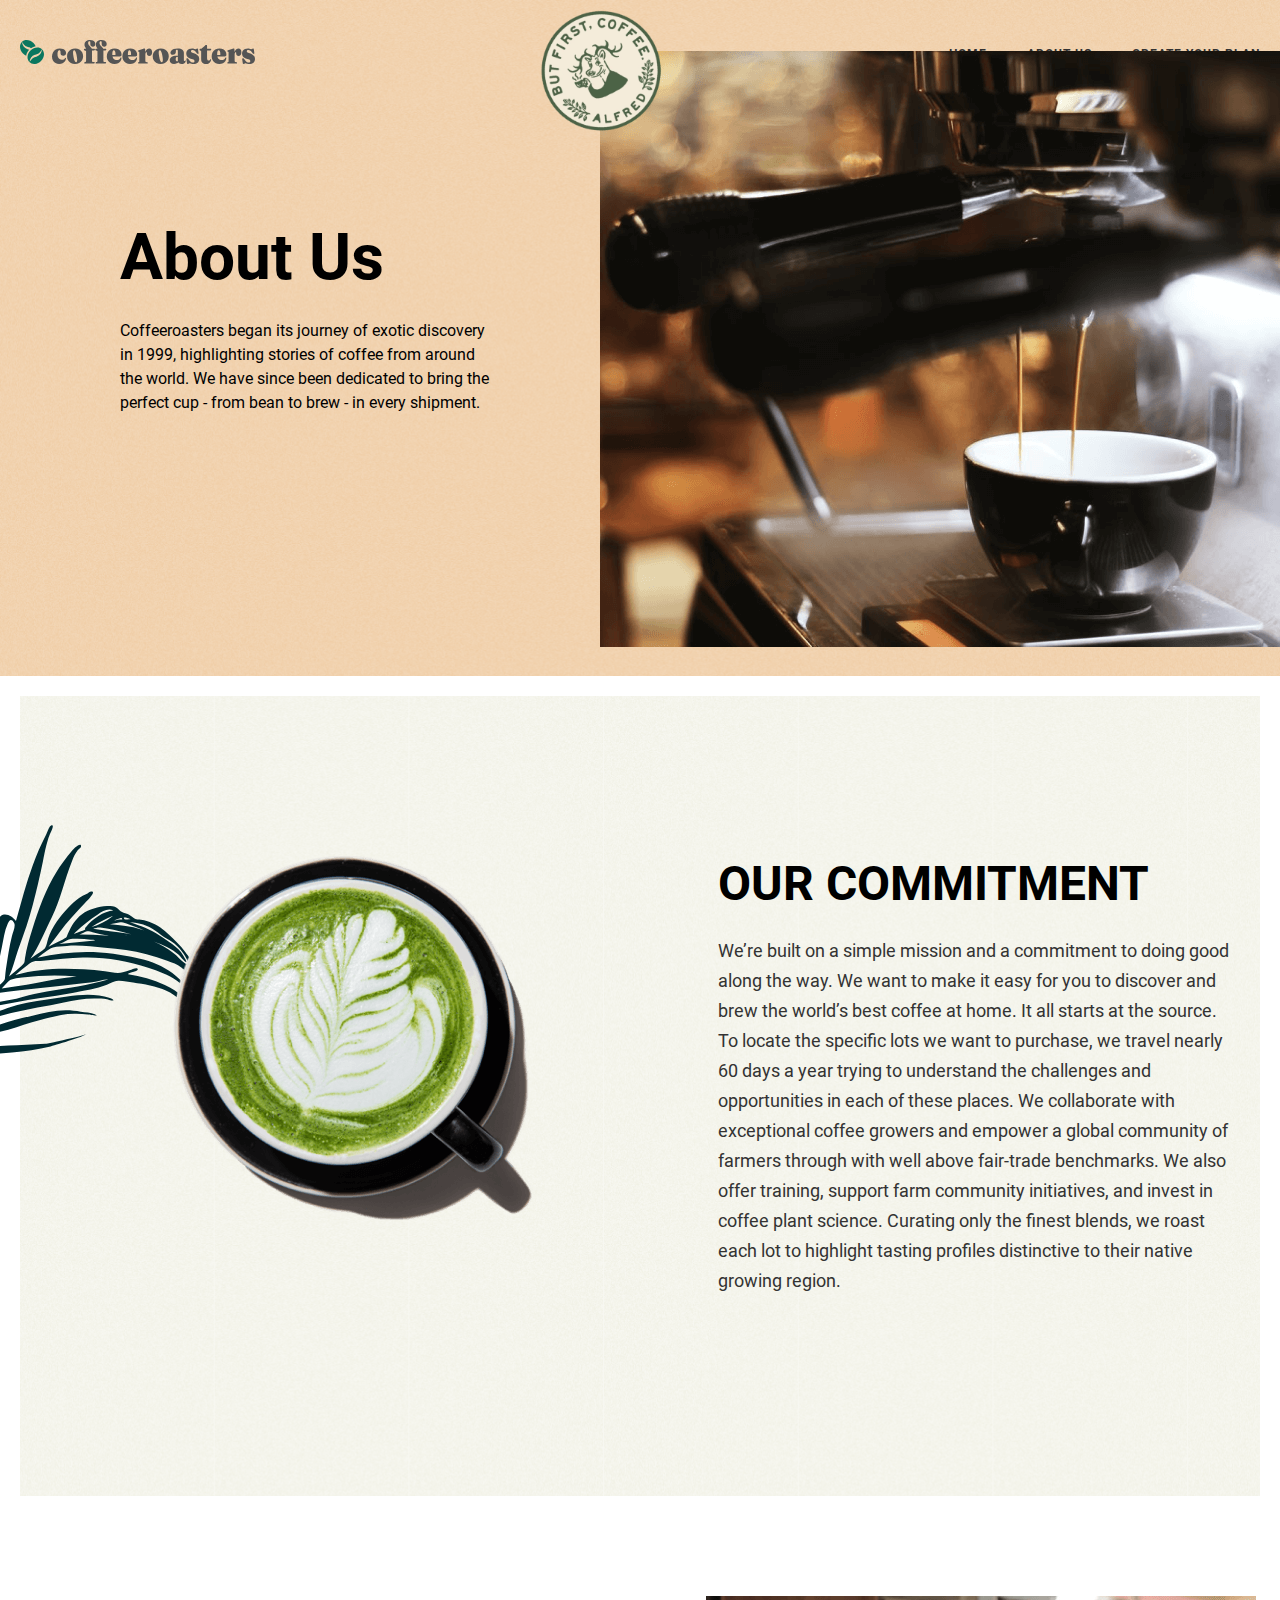
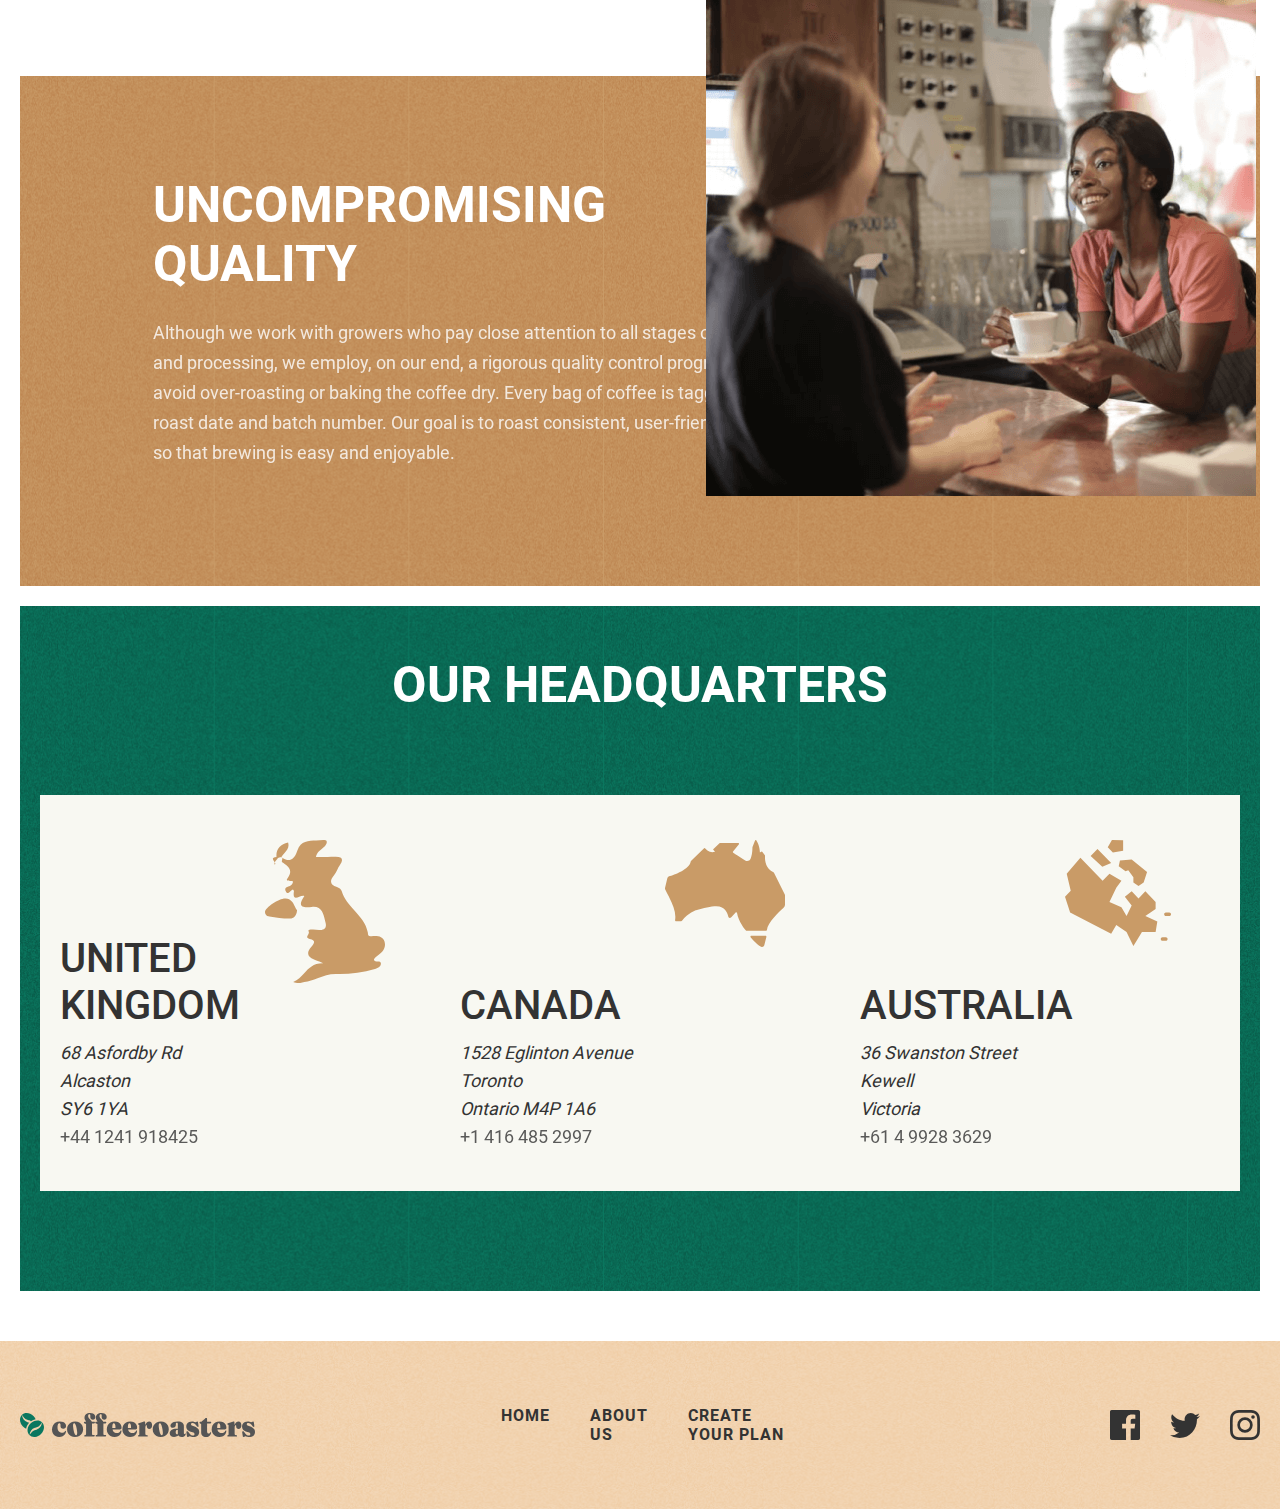
==== about.html @ 8b7c0e4c "Add About Us page and give tyle its" ====
<!DOCTYPE html>
<html lang="en">

<head>
    <meta charset="UTF-8">
    <meta http-equiv="X-UA-Compatible" content="IE=edge">
    <meta name="viewport" content="width=device-width, initial-scale=1.0">
    <title>About Us</title>

    <link rel="stylesheet" href="css/main.css">
</head>

<body>
    <header class="site-header">
        <div class="container">
            <div class="header-box">
                <a href="./index.html">
                    <img class="site-logo" src="images/site-ogo.svg" width="235" height="24"
                        alt="coffeeroasters site's logo">
                </a>

                <nav class="site-nav">
                    <ul class="nav-list">
                        <li class="nav-item">
                            <a class="nav-link" href="./index.html">
                                HOME
                            </a>
                        </li>

                        <li class="nav-item">
                            <a class="nav-link" href="./about.html">
                                ABOUT US
                            </a>
                        </li>

                        <li class="nav-item">
                            <a class="nav-link" href="#">
                                Create your plan
                            </a>
                        </li>
                    </ul>
                </nav>
            </div>
        </div>
    </header>

    <main>
        <section class="hero about-hero">
            <div class="container">
                <div class="hero-box">
                    <div class="hero-info about-hero-info">
                        <h1 class="hero-title">
                            About Us
                        </h1>

                        <p class="hero-text about-hero-text">
                            Coffeeroasters began its journey of exotic discovery in 1999, highlighting stories of coffee
                            from around the world. We have since been dedicated to bring the perfect cup - from bean to
                            brew - in every shipment.
                        </p>
                    </div>

                    <div class="hero-img-box about-hero-img-box"></div>
                </div>
            </div>
        </section>

        <section class="commitment">
            <div class="collection-box commitment-box">
                <div class="container">
                    <div class="commitment-info-box">
                        <img class="commitment-img" src="images/commitet.png" width="360" height="364"
                            srcset="./images/commitet.png 1x, ./images/commitet@2x.png 2x"
                            alt="green coffee made in the shape of a leaf">
                        <div class="commitment-info">
                            <h2 class="commitment-title">
                                Our commitment
                            </h2>

                            <p class="commitment-text">
                                We’re built on a simple mission and a commitment to doing good along the way. We want to
                                make it easy for you to discover and brew the world’s best coffee at home. It all starts
                                at the source. To locate the specific lots we want to purchase, we travel nearly 60 days
                                a year trying to understand the challenges and opportunities in each of these places. We
                                collaborate with exceptional coffee growers and empower a global community of farmers
                                through with well above fair-trade benchmarks. We also offer training, support farm
                                community initiatives, and invest in coffee plant science. Curating only the finest
                                blends, we roast each lot to highlight tasting profiles distinctive to their native
                                growing region.
                            </p>
                        </div>
                    </div>
                </div>
            </div>

        </section>

        <section class="quality">
            <div class="choose-box quality-box">
                <div class="container">
                    <div class="quality-info-box">
                        <div class="quality-info">
                            <h2 class="choose-title quality-title">
                                Uncompromising quality
                            </h2>

                            <p class="quality-text">
                                Although we work with growers who pay close attention to all stages of harvest and
                                processing, we employ, on our end, a rigorous quality control program to avoid
                                over-roasting or baking the coffee dry. Every bag of coffee is tagged with a roast date
                                and batch number. Our goal is to roast consistent, user-friendly coffee, so that brewing
                                is easy and enjoyable.
                            </p>
                        </div>

                        <img class="quality-img" src="images/quality.png" width="550" height="500"
                            srcset="./images/quality.png 1x, ./images/quality@2x.png 2x"
                            alt="two women having an interesting conversation over coffee">
                    </div>
                </div>
            </div>
        </section>

        <section class="quarters">
            <div class="quarters-box">
                <div class="container">
                    <div class="quaters-info-box">
                        <h2 class="quarters-title">
                            Our headquarters
                        </h2>

                        <ul class="quarters-list">
                            <li class="quarters-item">
                                <h3 class="quarters-heading">
                                    United <br> Kingdom
                                </h3>

                                <div class="quarters-item-box">
                                    <address>
                                        <a class="address-link"
                                            href="https://www.google.com/maps/search/68++Asfordby+Rd+++++++++++++++++++++++++++++++++++++Alcaston+++++++++++++++++++++++++++++++++++++SY6+1YA/@52.4806912,-2.7960304,20.42z"
                                            target="blank">
                                            68 Asfordby Rd
                                            Alcaston <br>
                                            SY6 1YA
                                        </a>
                                    </address>

                                    <a class="number" href="tel:+441241918425">+44 1241 918425</a>
                                </div>

                            </li>

                            <li class="quarters-item">
                                <h3 class="quarters-heading">
                                    Canada
                                </h3>

                                <div class="quarters-item-box">
                                    <address>
                                        <a class="address-link"
                                            href="https://www.google.com/maps/search/1528+Eglinton+Avenue+++++++++++++++++++++++++++++++++++++++++++++Toronto+%3Cbr%3E+++++++++++++++++++++++++++++++++++++++++++++Ontario+M4P+1A6++++++++++++++++++++++++++++++Alcaston+++++++++++++++++++++++++++++++++++++SY6+1YA/@43.3089081,-81.2869653,7.33z"
                                            target="blank">
                                            1528 Eglinton Avenue
                                            Toronto <br>
                                            Ontario M4P 1A6
                                        </a>
                                    </address>

                                    <a class="number" href="tel:+14164852997">+1 416 485 2997</a>
                                </div>

                            </li>

                            <li class="quarters-item">
                                <h3 class="quarters-heading">
                                    Australia
                                </h3>

                                <div class="quarters-item-box">
                                    <address>
                                        <a class="address-link"
                                            href="https://www.google.com/maps/search/36+Swanston+Street+++++++++++++++++++++++++++++++++++++++++++++Kewell+%3Cbr%3E+++++++++++++++++++++++++++++++++++++++++++++Victoria/@-37.7380132,145.0505727,17z/data=!3m1!4b1"
                                            target="blank">
                                            36 Swanston Street
                                            Kewell <br>
                                            Victoria
                                        </a>
                                    </address>

                                    <a class="number" href="tel:+61499283629">+61 4 9928 3629</a>
                                </div>

                            </li>
                        </ul>
                    </div>
                </div>
            </div>
        </section>
    </main>

    <footer class="site-footer">
        <div class="container">
            <div class="footer-box">
                <a href="./index.html">
                    <img class="site-logo foote-logo" 
                        src="images/site-ogo.svg" 
                        width="235" height="24"
                        alt="coffeeroasters site's logo">
                </a>
                

                <ul class="nav-list footer-list">
                    <li class="nav-item">
                        <a class="nav-link foote-link" href="./index.html">
                            HOME
                        </a>
                    </li>

                    <li class="nav-item">
                        <a class="nav-link foote-link" href="./about.html">
                            ABOUT US
                        </a>
                    </li>

                    <li class="nav-item">
                        <a class="nav-link foote-link" href="#">
                            Create your plan
                        </a>
                    </li>
                </ul>

                <span class="social-box">
                    <a class="facebook-link" href="https://www.facebook.com/threesistersroasters" target="blank">
                        <img class="social-icons" src="images/facebook.svg" 
                        width="30" height="30"
                        alt="facebook icon">
                    </a>

                    <a class="twitter-link" href="https://twitter.com/threesistersrl" target="blank">
                        <img class="social-icons" src="images/twitter.svg" 
                        width="30" height="25"
                        alt="twitter icon">
                    </a>

                    <a class="instagram-link" href="https://www.instagram.com/accounts/login/?next=/threesistersroasters/" target="blank">
                        <img class="social-icons" src="images/instagram.svg" 
                        width="30" height="30"
                        alt="instagram icon">
                    </a>
                </span>
            </div>
        </div>
    </footer>
</body>

</html>
---- css/main.css ----
:root{
    --main-text-color: #000;
    --main-font-weight-middle: 500;
    --font-weight: 700;
    --white-color: #fff;
}

@font-face {
    font-family: "Roboto";
    font-style: normal;
    font-weight: 400;
    src: url("../fonts/roboto-v30-latin-regular.woff2") format("woff2"), 
         url("../fonts/roboto-v30-latin-regular.woff") format("woff"); 
}
@font-face {
    font-family: "Roboto";
    font-style: normal;
    font-weight: 500;
    src: url("../fonts/roboto-v30-latin-500.woff2") format("woff2"),
         url("../fonts/roboto-v30-latin-500.woff") format("woff");
}
@font-face {
    font-family: "Roboto";
    font-style: normal;
    font-weight: 700;
    src: url("../fonts/roboto-v30-latin-700.woff2") format("woff2"),
         url("../fonts/roboto-v30-latin-700.woff") format("woff");
}

* {
    box-sizing: border-box;
}

body{
    margin: 0;
    font-family: "Roboto", "Arial", sans-serif;
    font-weight: 400;
    overflow-x: hidden;
}

ul {
    margin: 0;
    padding-left: 0;
    list-style: none;
}

a {
    display: inline-block;
    text-decoration: none;
}

p{
    margin: 0;
}

.container{
    max-width: 1380px;
    margin: 0 auto;
    padding: 0 20px;
}

.site-header{
    width: 100%;
    padding-top: 40px;
    padding-bottom: 40px;
    background-image: url("../images/footer-bg.svg");
    background-size: cover;
    background-repeat: no-repeat;
}

.header-box{
    display: flex;
    align-items: center;
    justify-content: space-between;
}

.site-logo{
    display: block;
}

.nav-list{
    display: flex;
}

.nav-item:not(:last-child){
    margin-right: 40px;
}

.nav-link{
    font-weight: var(--font-weight);
    font-size: 12px;
    line-height: 14px;
    letter-spacing: 1px;
    text-transform: uppercase;
    color: #333333;
}

/* hero section begin */

.hero{
    width: 100%;
    padding-top: 116px;
    padding-bottom: 249px;
    background-image: url("../images/hero-bg.svg");
    background-size: cover;
}

.hero-box{
    position: relative;
    display: flex;
}

.hero-info{
    width: 464px;
    margin-left: 100px;
}

.hero-title{
    margin-top: 0;
    margin-bottom: 24px;
    font-weight: var(--font-weight);
    font-size: 64px;
    line-height: 75px;
    color: var(--main-text-color);
}

.hero-text{
    margin-bottom: 34px;
    font-size: 16px;
    line-height: 24px;
    color: var(--main-text-color);
}

.hero-link{
    padding: 16px 24px;
    font-weight: var(--main-font-weight-middle);
    font-size: 16px;
    line-height: 19px;
    text-align: center;
    letter-spacing: 1px;
    color: var(--white-color);
    background-color: #fff;
    background-color: #0A775F;
    border-radius: 100px; 
    text-transform: uppercase;      
}

.hero-img-box{
    position: absolute;
    right: -4%;
    bottom: -75%;
    width: 710px;
    height: 696px;
    background-image: url("../images/hero-box-bg.png");
    background-size: contain;
    background-repeat: no-repeat;
}

.hero-img-box::before{
    position: relative;
    top: -10%;
    left: -11%;
    display: block;
    width: 160px;
    height: 160px;
    content: "";
    background-image: url("../images/hero-box-before.png");
    background-size: contain;
    background-repeat: no-repeat;
}

.collection-box{
    margin: 20px;
    padding: 50px 0;
    background-image: url("../images/collection-bg.svg"); 
    background-position: center;  
    background-size: cover;
    background-repeat: no-repeat;
}

.collection-title{
    margin-top: 0;
    margin-bottom: 80px;
    font-weight: var(--font-weight);
    font-size: 50px;
    line-height: 59px;
    text-align: center;
    text-transform: uppercase;
    color: var(--main-text-color);
}

.collection-list{
    width: 1114px;
    margin: 0 auto;
}

.collection-item{
    position: relative;
    display: flex;
    align-items: center;
}

.collection-item:first-child::before{
    position: absolute;
    top: -29%;
    left: -23%;
    width: 402px;
    height: 300px;
    background-image: url("../images/leap.svg");
    background-size: contain;
    background-repeat: no-repeat;
    content: "";
}

.collection-item:nth-child(2)::before{
    position: absolute;
    top: 45%;
    right: -32%;
    width: 392px;
    height: 477px;
    background-image: url("../images/leap-middlle.svg");
    background-size: cover;
    background-repeat: no-repeat;
    content: "";
}

.collection-item:last-child::before{
    position: absolute;
    bottom: -3%;
    left: -33%;
    width: 392px;
    height: 477px;
    background-image: url("../images/leap-bottom.svg");
    background-size: contain;
    background-repeat: no-repeat;
    content: "";
}

.collection-item:nth-child(even){
    flex-direction: row-reverse;
}

.item-img{
    margin-right: 117px;
}

.even-img{
    margin: 0;
}

.item-box{
    width: 410px;
}

.gran-box{
    width: 390px;
    margin-right: 117px;
}

.picollo-box{
    width: 390px;
}

.planalto-box{
    width: 410px;
    margin-right: 97px;
}

.item-title{
    margin-top: 0;
    margin-bottom: 10px;
    font-weight: var(--main-font-weight-middle);
    font-size: 48px;
    line-height: 56px;
    text-transform: uppercase;
    color: #333333;
}

.item-text{
    margin: 0;
    font-size: 22px;
    line-height: 34px;
    color: #333333;
}

/* choose section begin */

.choose-box{
    position: relative;
    z-index: 1;
    margin: 20px;
    margin-bottom: 289px;
    padding-top: 50px;
    padding-bottom: 500px;
    background-image: url("../images/choose-bg.svg");
    background-size: cover;
    background-repeat: no-repeat;
    background-position: center;
}

.choose-info-box{
    width: 581px;
    margin: 0 auto;
    text-align: center;
}

.choose-title{
    margin-top: 0;
    margin-bottom: 10px;
    font-weight: var(--font-weight);
    font-size: 50px;
    line-height: 59px;
    color: var(--white-color);
    text-transform: uppercase;
}

.choose-text{
    margin: 0;
    font-size: 16px;
    line-height: 28px;
    color: var(--white-color);
    opacity: 0.8;
}

.choose-list{
    position: absolute;
    top: 40%;
    transform: translateX(-8px);
    z-index: 2;
    display: flex;
}

.choose-item{
    width: 433px;
}

.choose-item:first-child{
    position: relative;
}

.choose-item:first-child::before{
    position: absolute;
    top: -8%;
    left: -12%;
    width: 140px;
    height: 144px;
    content: "";
    background-image: url("../images/best-before.svg");
    background-size: contain;
    background-repeat: no-repeat;
}

.choose-item:not(:last-child){
    margin-right: 20px;
}

.choose-img{
    width: 433px;
    height: 500px;
    margin-bottom: 28px;
}

.choose-item-box{
    width: 377px;
}

.free-box{
    width: 334px;
}

.choose-heading{
    margin-top: 0;
    margin-bottom: 10px;
    font-weight: var(--main-font-weight-middle);
    font-size: 30px;
    line-height: 35px;
    color: #333333;
    text-transform: uppercase;
}

.choose-desc{
    margin: 0;
    font-size: 18px;
    line-height: 28px;
    color: #333333;
}

/* works section begin */

.works-box{
    margin-right: 20px;
    margin-left: 20px;
    margin-bottom: 50px;
    padding: 50px 0;
    background-image: url("../images/lines.svg"), url("../images/works-bg.svg");
    background-size: 966px 60px, cover;
    background-repeat: no-repeat;
    background-position: calc(50% - 187px) calc(50% - 193px), center;
}

.works-title{
    margin-top: 0;
    margin-bottom: 160px;
    text-align: center;
}

.works-info-box{
    /* text-align: center; */
}

.works-img{
    width: 966px;
    height: 60px;
    margin-bottom: 20px;
}

.works-list{
    position: relative;
    display: flex;
    justify-content: space-between;
    margin-bottom: 60px;
}

.works-list::after{
    position: absolute;
    top: -59%;
    right: 3%;
    width: 192px;
    height: 140px;
    background-image: url("../images/but-first.svg");
    background-size: cover;
    background-repeat: no-repeat;
    content: "";
}

.works-list::before{
    position: absolute;
    top: -59%;
    right: 3%;
    width: 192px;
    height: 140px;
    background-image: url("../images/but-first.svg");
    background-size: cover;
    background-repeat: no-repeat;
    content: "";
}

.works-item{
    padding: 20px 20px 40px 20px;
    width: 433px;
    background-color: #F8F8F2;
}

.number{
    display: block;
    margin-bottom: 45px;
    font-size: 64px;
    line-height: 75px;
    color: #333333;
    opacity: 0.8;
    text-align: end;
}

.works-item-title{
    margin-top: 0;
    margin-bottom: 10px;
    font-weight: var(--main-font-weight-middle);
    font-size: 40px;
    line-height: 47px;
    color: #333333;
    text-transform: uppercase;
}

.works-text{
    margin: 0;
    font-size: 18px;
    line-height: 28px;
    color: #333333;
}

.works-link-box{
    display: flex;
    justify-content: center;
}

.works-link{
    background-color: #C99B67;
}

/* site footer begin */

.site-footer{
    padding: 65px 0;
    background-image: url("../images/footer-bg.svg");
    background-size: cover;
    background-repeat: no-repeat;
}

.footer-box{
    display: flex;
    align-items: center;
}

.foote-logo{
    margin-right: 246px;
}

.footer-list{
    margin-right: 322px;
}

.foote-link{
    font-size: 16px;
    line-height: 19px;
}

.social-box{
    display: flex;
    justify-content: space-between;
    align-items: center;
}

.social-icons{
    display: block;
}

.facebook-link{
    margin-right: 30px;
}

.twitter-link{
    margin-right: 30px;
}

/* ABOUT US PAGE BEGIN */

.about-hero{
    padding-bottom: 261px;
}

.about-hero-info{
    width: 372px;
}

.about-hero-text{
    margin-bottom: 0;
}

.about-hero-img-box{
    bottom: -119%;
    height: 596px;
    background-image: url("../images/about-hero-img.png");
}

/* commitment section begin */

.commitment-box{
    padding-top: 160px;
    padding-bottom: 200px;
}

.commitment-info-box{
    position: relative;
    z-index: 2;
    display: flex;
}

.commitment-info-box::before{
    position: absolute;
    top: -7%;
    left: -11%;
    z-index: 4;
    width: 402px;
    height: 300px;
    background-image: url("../images/leap.svg");
    background-size: contain;
    background-repeat: no-repeat;
    content: "";

}

.commitment-img{
    position: relative;
    z-index: 6;
    margin-left: 133px;
    margin-right: 185px;
}

.commitment-info{
    width: 626px;
}

.commitment-title{
    margin-top: 0;
    margin-bottom: 24px;
    font-weight: var(--font-weight);
    font-size: 48px;
    line-height: 56px;
    text-transform: uppercase;
    color: var(--main-text-color);
}

.commitment-text{
    margin: 0;
    font-weight: 400;
    font-size: 18px;
    line-height: 30px;
    color: #333333;
}

/* quality-section begin */

.quality{
    padding-top: 140px;
}

.quality-box{
    margin: 20px;
    padding-top: 100px;
    padding-bottom: 118px;
}

.quality-info-box{
    position: relative;
    display: flex;
}

.quality-info{
    margin-right: 38px;
    margin-left: 113px;
    width: 639px;
}

.quality-title{
    margin-bottom: 24px;
}

.quality-text{
    margin: 0;
    font-size: 18px;
    line-height: 30px;
    color: #FFFFFF;
    opacity: 0.8;
}

.quality-img{
    position: absolute;
    top: -180px;
    right: -16px;
}

/* quarters section begin */

.quarters-box{
    margin-right: 20px;
    margin-left: 20px;
    margin-bottom: 50px;
    padding-top: 50px;
    padding-bottom: 100px;
    background-image: url("../images/works-bg.svg");
    background-size: cover;
    background-repeat: no-repeat;
    background-position:center;
}

.quarters-title{
    margin-top: 0;
    margin-bottom: 80px;
    font-weight: 700;
    font-size: 50px;
    line-height: 59px;
    text-align: center;
    text-transform: uppercase;
    color: #FFFFFF;
}

.quarters-list{
    display: flex;
    justify-content: space-between;
}

.quarters-item{
    position: relative;
    z-index: 2;
    width: 433px;
    padding: 187px 0 40px 20px;
    background-color: #F8F8F2;
}

.quarters-item::before{
    position: absolute;
    top: 45px;
    right: 55px;
    z-index: 4;
    width: 120px;
    height: 143px;
    background-image: url("../images/uk.svg");
    background-size: contain;
    background-repeat: no-repeat;
    content: "";
}

.quarters-item:first-child{
    padding-top: 140px;
}

.quarters-item:nth-child(2)::before{
    height: 120px;
    background-image: url("../images/australia.svg");
}

.quarters-item:nth-child(3)::before{
    height: 107px;
    background-image: url("../images/canada.svg");
}

.quarters-heading{
    margin-top: 0;
    margin-bottom: 10px;
    font-weight: 500;
    font-size: 40px;
    line-height: 47px;
    text-transform: uppercase;
    color: #333333;
}

.quarters-item-box{
    width: 178px;
}

.address-link{
    display: inline-block;
    font-size: 18px;
    line-height: 28px;
    color: #333333;
}

.number{
    display: inline-block;
    margin: 0;
    font-size: 18px;
    line-height: 28px;
    color: #333333;
    text-align: left;
}
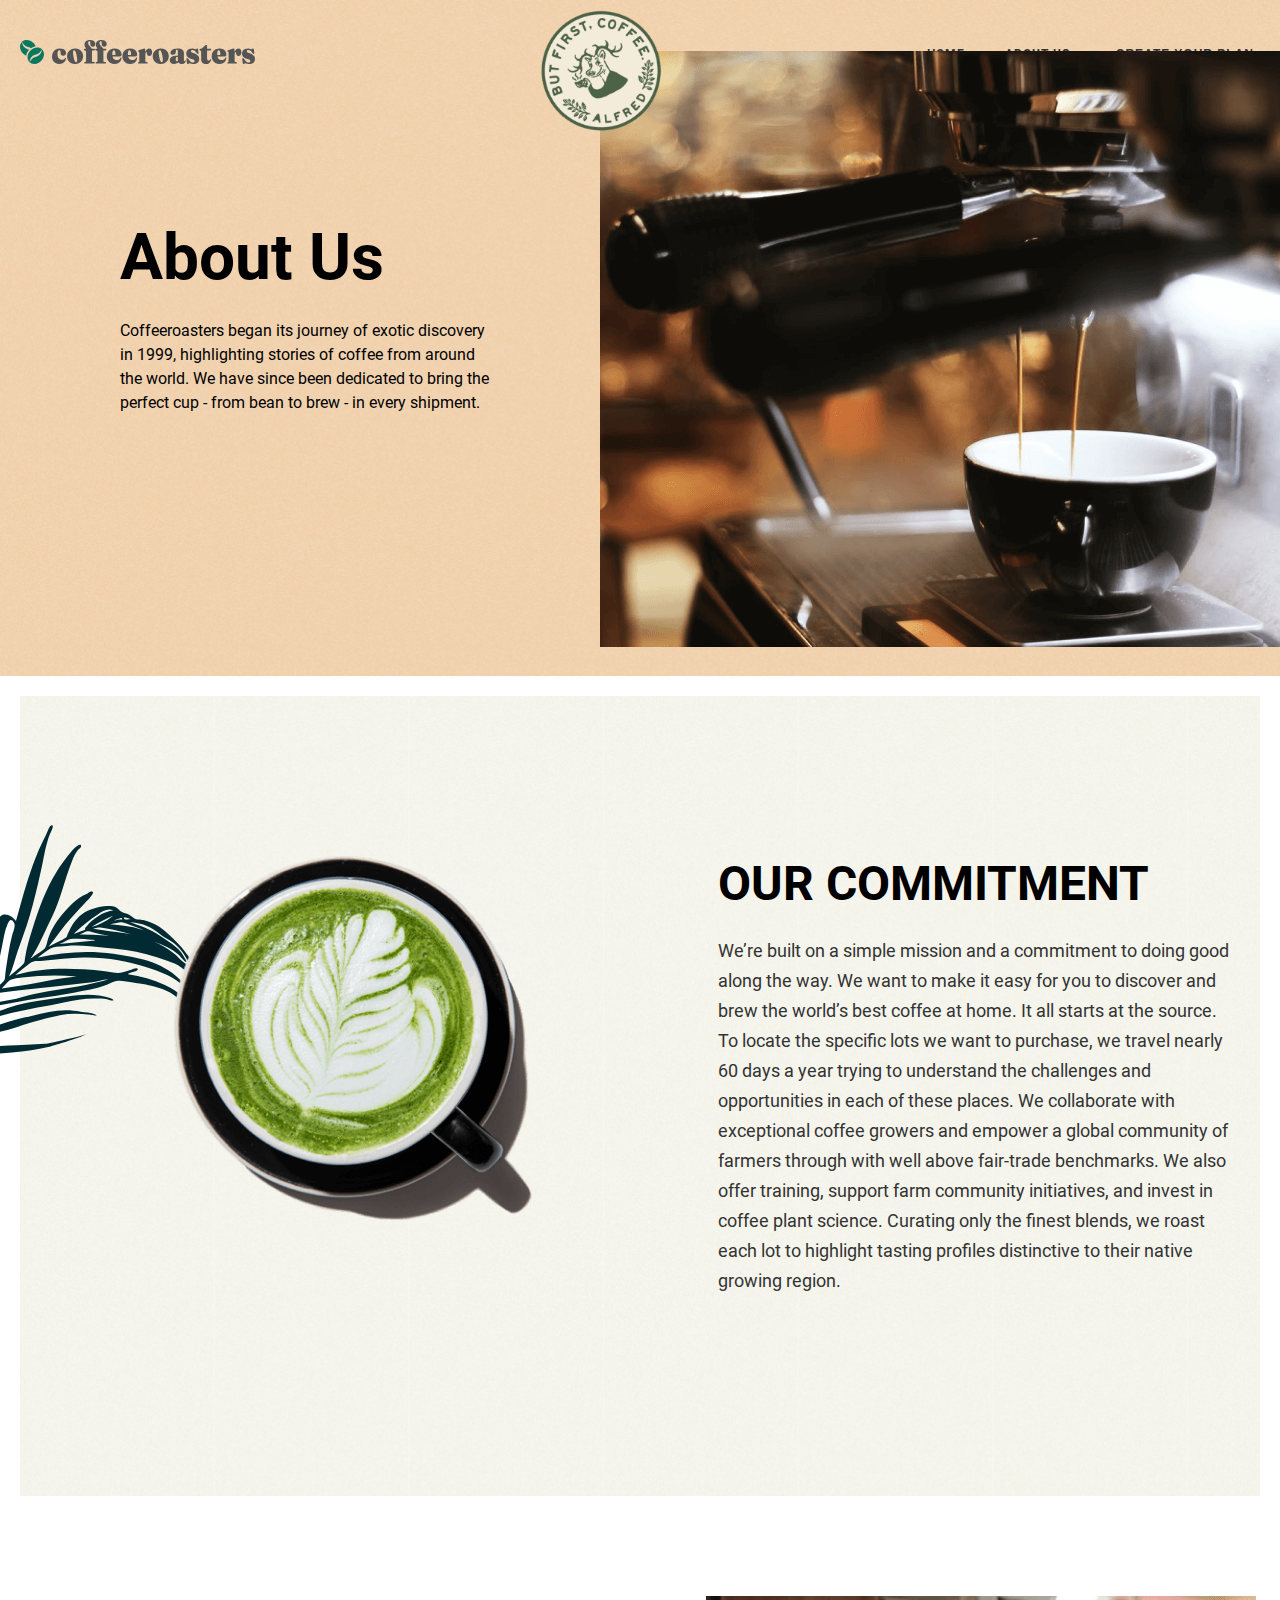
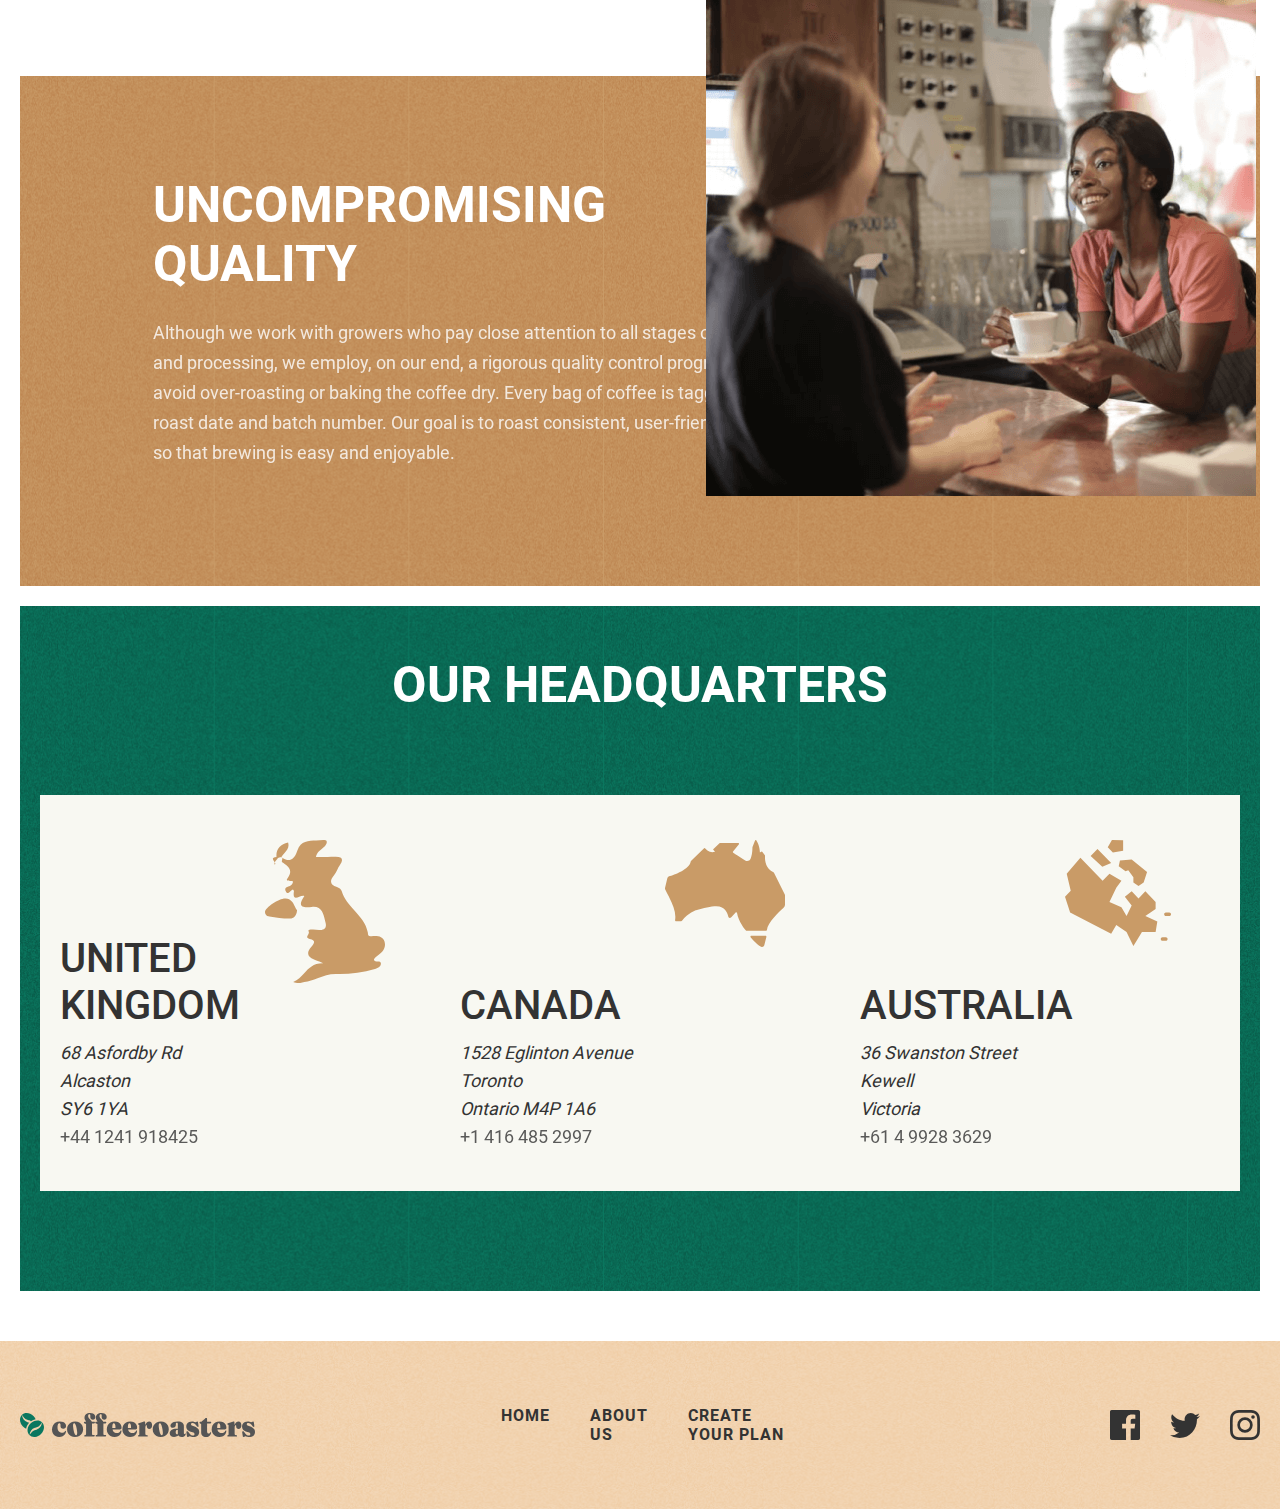
==== commit 4e0f04aa: "Add modal-box" ====
--- a/about.html
+++ b/about.html
@@ -34,9 +34,9 @@
                         </li>
 
                         <li class="nav-item">
-                            <a class="nav-link" href="#">
+                            <button class="nav-link js-modal-open-button">
                                 Create your plan
-                            </a>
+                            </button>
                         </li>
                     </ul>
                 </nav>
@@ -252,6 +252,37 @@
             </div>
         </div>
     </footer>
+
+    <div class="modal">
+
+        <div class="modal-window">
+          <h3 class="modal-title">
+            order Summary
+          </h3>
+    
+          <div class="modal-content-box">
+            <p class="modal-text">
+                “I drink my coffee as <strong class="modal-strong">Filter</strong> , with a <strong class="modal-strong">Decaf</strong>  type of bean. <strong class="modal-strong">250g</strong>  ground ala <strong class="modal-strong">Cafetiére</strong> , sent to me <strong class="modal-strong">Every Week</strong>".
+              </p>
+        
+              <p class="modal-bottom-text">
+                Is this correct? You can proceed to checkout or go back to plan selection if something is off. Subscription discount codes can also be redeemed at the checkout. 
+              </p>
+        
+              <div class="modal-bottom-box">
+                <strong class="price">$14.00/ mo</strong>
+
+                <button class="modal-button js-close-modal" type="button">Checkout</button>
+              </div>
+        
+              
+            </div>
+          </div>
+          
+    
+      </div>
+
+    <script src="js/main.js"></script>
 </body>
 
 </html>--- a/css/main.css
+++ b/css/main.css
@@ -93,7 +93,12 @@
     letter-spacing: 1px;
     text-transform: uppercase;
     color: #333333;
-}
+    border: none;
+    background-color: transparent;
+    cursor: pointer;
+}
+
+
 
 /* hero section begin */
 
@@ -742,4 +747,112 @@
     line-height: 28px;
     color: #333333;
     text-align: left;
-}+}
+
+/* MODAL */
+
+.modal{
+    display: none;
+    position: fixed;
+    top: 0;
+    left: 0;
+    z-index: 10;
+    width: 100%;
+    height: 100%;
+    background-color: #00000066;
+}
+
+.modal-show{
+    display: block;
+}
+
+.modal-window{
+    width: 561px;
+    margin-top: 90px;
+    margin-right: auto;
+    margin-left: auto;
+    animation-name: slidedown;
+    animation-duration: 1s;
+    animation-iteration-count: 1;
+}
+
+@keyframes slidedown {
+
+    from{
+      transform: translateY(-1000px);
+    }
+  
+    to{
+      transform: translateY(0);
+    }
+  
+  }
+
+.modal-title{
+    margin: 0;
+    padding: 19px 0 19px 30px;
+    background-color: #C99B67;
+    font-weight: var(--font-weight);
+    font-size: 44px;
+    line-height: 52px;
+    text-transform: uppercase;
+    color: var(--white-color);
+}
+
+.modal-content-box{
+    padding: 50px 30px;
+    background-color: var(--white-color);
+}
+
+.modal-text{
+    margin-top: 0;
+    margin-bottom: 10px;
+    font-weight: var(--main-font-weight-middle);
+    font-size: 24px;
+    line-height: 34px;
+    color: var(--main-text-color);
+}
+
+.modal-strong{
+    font-weight: 500;
+    font-size: 24px;
+    line-height: 34px;
+    color: #0A775F;
+}
+
+.modal-bottom-text{
+    margin-top: 0;
+    margin-bottom: 50px;
+    font-size: 18px;
+    line-height: 26px;
+    color: #333333;
+    opacity: 0.8;
+}
+
+.modal-bottom-box{
+    display: flex;
+    align-items: center;
+    justify-content: space-between;
+}
+
+.price{
+    font-weight: var(--main-font-weight-middle);
+    font-size: 24px;
+    line-height: 28px;
+    color: var(--main-text-color);
+}
+
+.modal-button{
+    padding: 16px 24px;
+    font-weight: 500;
+    font-size: 20px;
+    line-height: 23px;
+    letter-spacing: 1px;
+    color: var(--white-color);
+    background-color: #0A775F;
+    border-radius: 100px;
+    border: none;
+    cursor: pointer;
+}
+
+/* MODAL */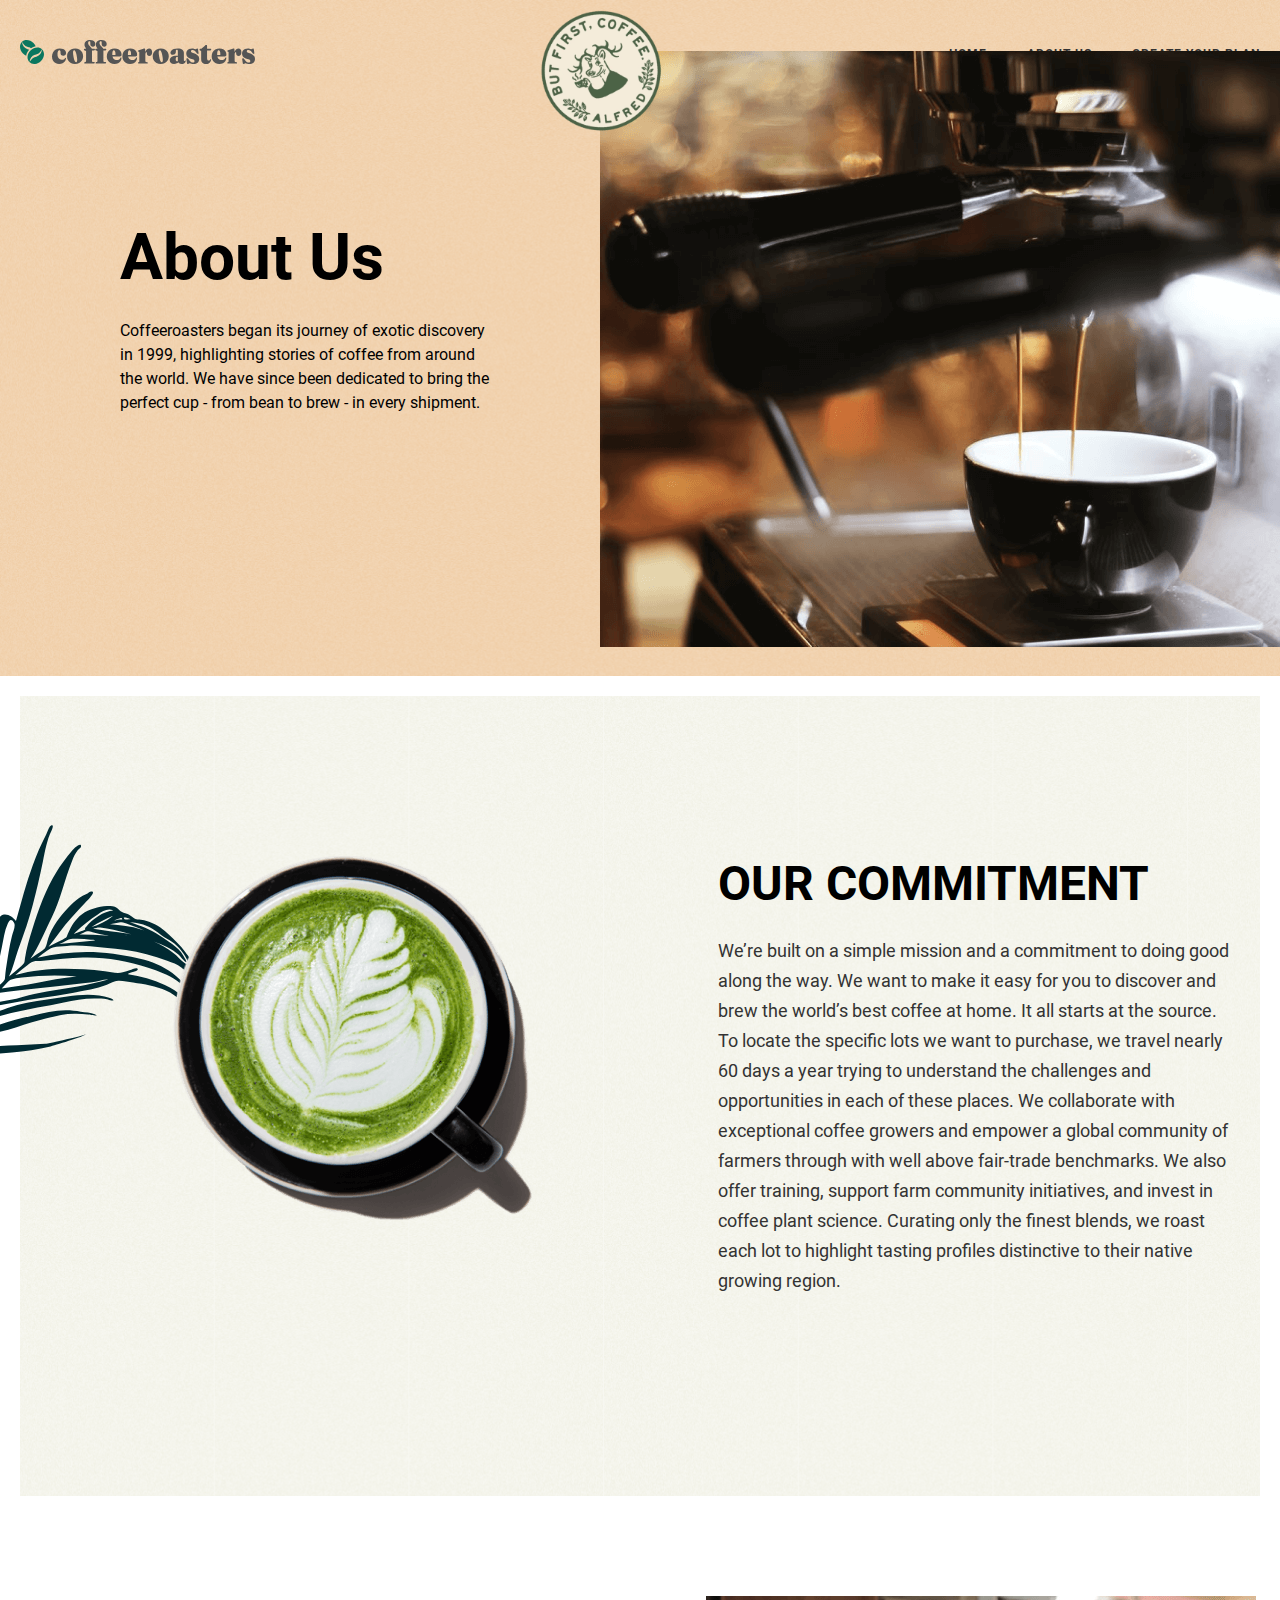
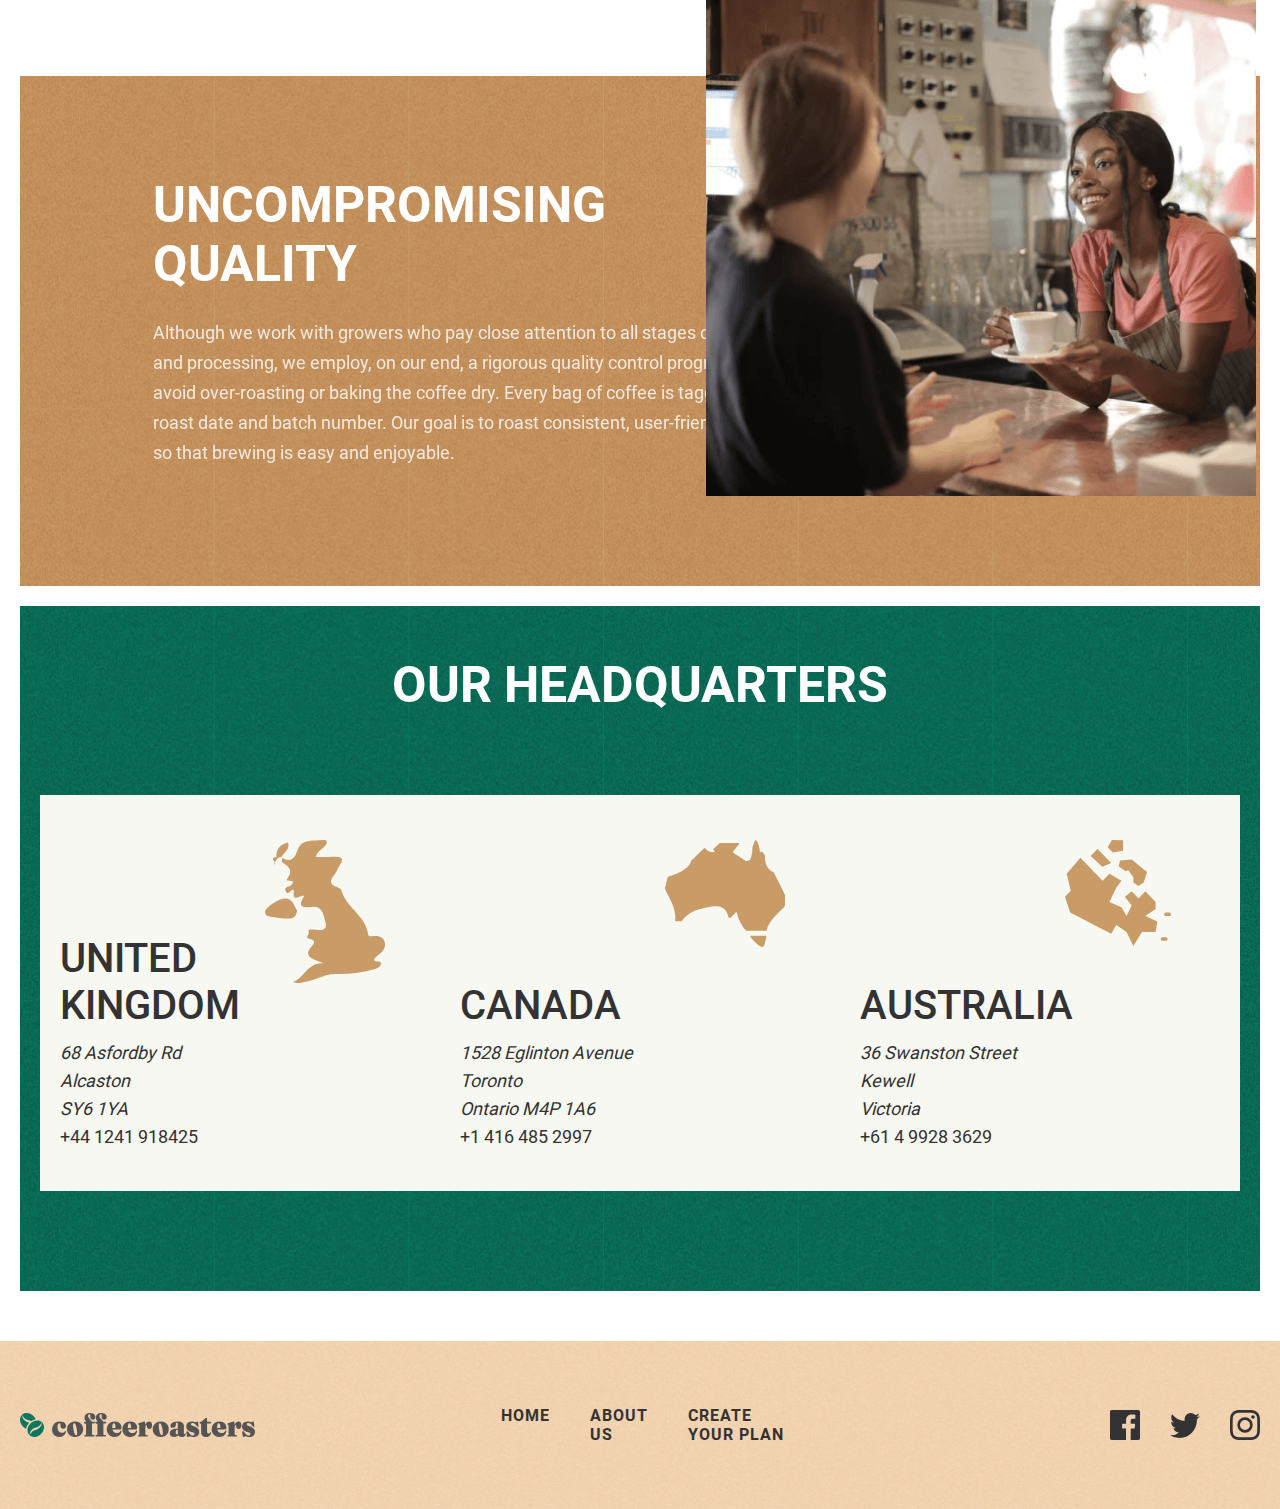
==== commit ae9e60e0: "Add create me plan page" ====
--- a/about.html
+++ b/about.html
@@ -34,9 +34,9 @@
                         </li>
 
                         <li class="nav-item">
-                            <button class="nav-link js-modal-open-button">
+                            <a class="nav-link js-modal-open-button" href="createplan.html">
                                 Create your plan
-                            </button>
+                            </a>
                         </li>
                     </ul>
                 </nav>
@@ -146,7 +146,7 @@
                                         </a>
                                     </address>
 
-                                    <a class="number" href="tel:+441241918425">+44 1241 918425</a>
+                                    <a class="about-number" href="tel:+441241918425">+44 1241 918425</a>
                                 </div>
 
                             </li>
@@ -167,7 +167,7 @@
                                         </a>
                                     </address>
 
-                                    <a class="number" href="tel:+14164852997">+1 416 485 2997</a>
+                                    <a class="about-number" href="tel:+14164852997">+1 416 485 2997</a>
                                 </div>
 
                             </li>
@@ -188,7 +188,7 @@
                                         </a>
                                     </address>
 
-                                    <a class="number" href="tel:+61499283629">+61 4 9928 3629</a>
+                                    <a class="about-number" href="tel:+61499283629">+61 4 9928 3629</a>
                                 </div>
 
                             </li>
--- a/css/main.css
+++ b/css/main.css
@@ -51,6 +51,19 @@
 
 p{
     margin: 0;
+}
+
+.visually-hidden {
+  position: absolute;
+  width: 1px;
+  height: 1px;
+  margin: -1px;
+  padding: 0;
+  border: 0;
+  white-space: nowrap;
+  clip-path: inset(100%);
+  clip: rect(0 0 0 0);
+  overflow: hidden;
 }
 
 .container{
@@ -740,7 +753,7 @@
     color: #333333;
 }
 
-.number{
+.about-number{
     display: inline-block;
     margin: 0;
     font-size: 18px;
@@ -855,4 +868,197 @@
     cursor: pointer;
 }
 
-/* MODAL */+/* MODAL */
+
+
+/* Create plan page begin */
+
+.create-hero{
+    padding-bottom: 285px;
+}
+
+.createplan-hero-img-box{
+    bottom: -146%;
+    background-image: url("../images/create-hero-bg.png");
+}
+
+.create-box{
+    margin-top: 20px;
+    margin-bottom: 20px;
+}
+
+.drink-box{
+    margin-top: 0;
+    margin-bottom: 50px;
+}
+
+.create-list::before{
+    background-image: none;
+}
+
+.create-list::after{
+    background-image: none;
+}
+
+.create-item::after{
+    background-image: none;
+}
+
+.drink-top-list{
+    margin: 0;
+    padding-left: 0;
+    list-style: none;
+}
+
+.drink-top-item{
+    margin-bottom: 35px;
+}
+
+.drink-top-link{
+    font-weight: 500;
+font-size: 28px;
+line-height: 33px;
+/* identical to box height */
+
+font-variant: small-caps;
+
+color: #555555;
+}
+
+.about-work-box{
+    padding-top: 160px;
+    background-position: calc(50% - 187px) calc(50% - 264px), center;
+}
+
+.drink-info-box{
+    display: flex;
+    justify-content: space-between;
+}
+
+span{
+    display: block;
+}
+
+.radio-box{
+    display: flex;
+    justify-content: space-between;
+}
+
+summary{
+    margin-bottom: 20px;
+    list-style: none;
+    display: flex;
+    align-items: center;
+}
+
+summary::after{
+    width: 40px;
+    height: 40px;
+    margin-left: 40px;
+    background-image: url("../images/arrow-down.svg");
+    background-size: contain;
+    background-repeat: no-repeat;
+    content: "";
+}
+
+.drink-summary{
+    font-weight: 700;
+    font-size: 35px;
+    line-height: 47px;
+    text-transform: uppercase;
+    color: #000000;
+}
+
+.radio-info-box{
+    width: 208px;
+    display: inline-block;
+    padding-top: 30px;
+    padding-right: 20px;
+    padding-left: 16px;
+    padding-bottom: 56px;
+    background-color: hsl(167, 84%, 25%, 0.2);
+}
+
+.capsule-info-box{
+    padding-bottom: 80px;
+}
+
+.form-input:checked ~ .radio-info-box{
+   
+    background-color: #0A775F;
+}
+
+.form-input:checked ~ .radio-info-box .radio-title{
+    color: #fff;
+}
+
+.form-input:checked ~ .radio-info-box .radio-text{
+    color: #fff;
+}
+
+.radio-title{
+    margin-bottom: 10px;
+    font-weight: var(--main-font-weight-middle);
+    font-size: 24px;
+    line-height: 28px;
+    text-transform: uppercase;
+    color: #333333;
+}
+
+.radio-text{
+    font-size: 18px;
+    line-height: 24px;
+    color: #333333;
+}
+
+.drink-form{
+    width: 660px;
+}
+
+.form-details{
+    margin-bottom: 60px;
+}
+
+.form-details:last-child{
+    margin-bottom: 100px;
+}
+
+.form-bottom-box{
+    width: 660px;
+    margin-bottom: 20px;
+    padding: 40px 22px 40px 20px;
+    background-color: #C99B67;
+}
+
+.form-bottom-box-title{
+    margin-top: 0;
+    margin-bottom: 14px;
+    font-size: 16px;
+    line-height: 19px;
+    text-transform: uppercase;
+    color: #FFFFFF;
+}
+
+.form-bottom-box-text{
+    margin: 0;
+    font-weight: 500;
+    font-size: 24px;
+    line-height: 34px;
+    color: #FFFFFF;
+}
+
+.form-bottom-box-strong{
+    font-weight: 500;
+font-size: 24px;
+line-height: 34px;
+/* identical to box height, or 142% */
+
+
+color: #333333;
+}
+
+.form-link{
+    width: 201px;
+    margin-left: 459px;
+    border: none;
+}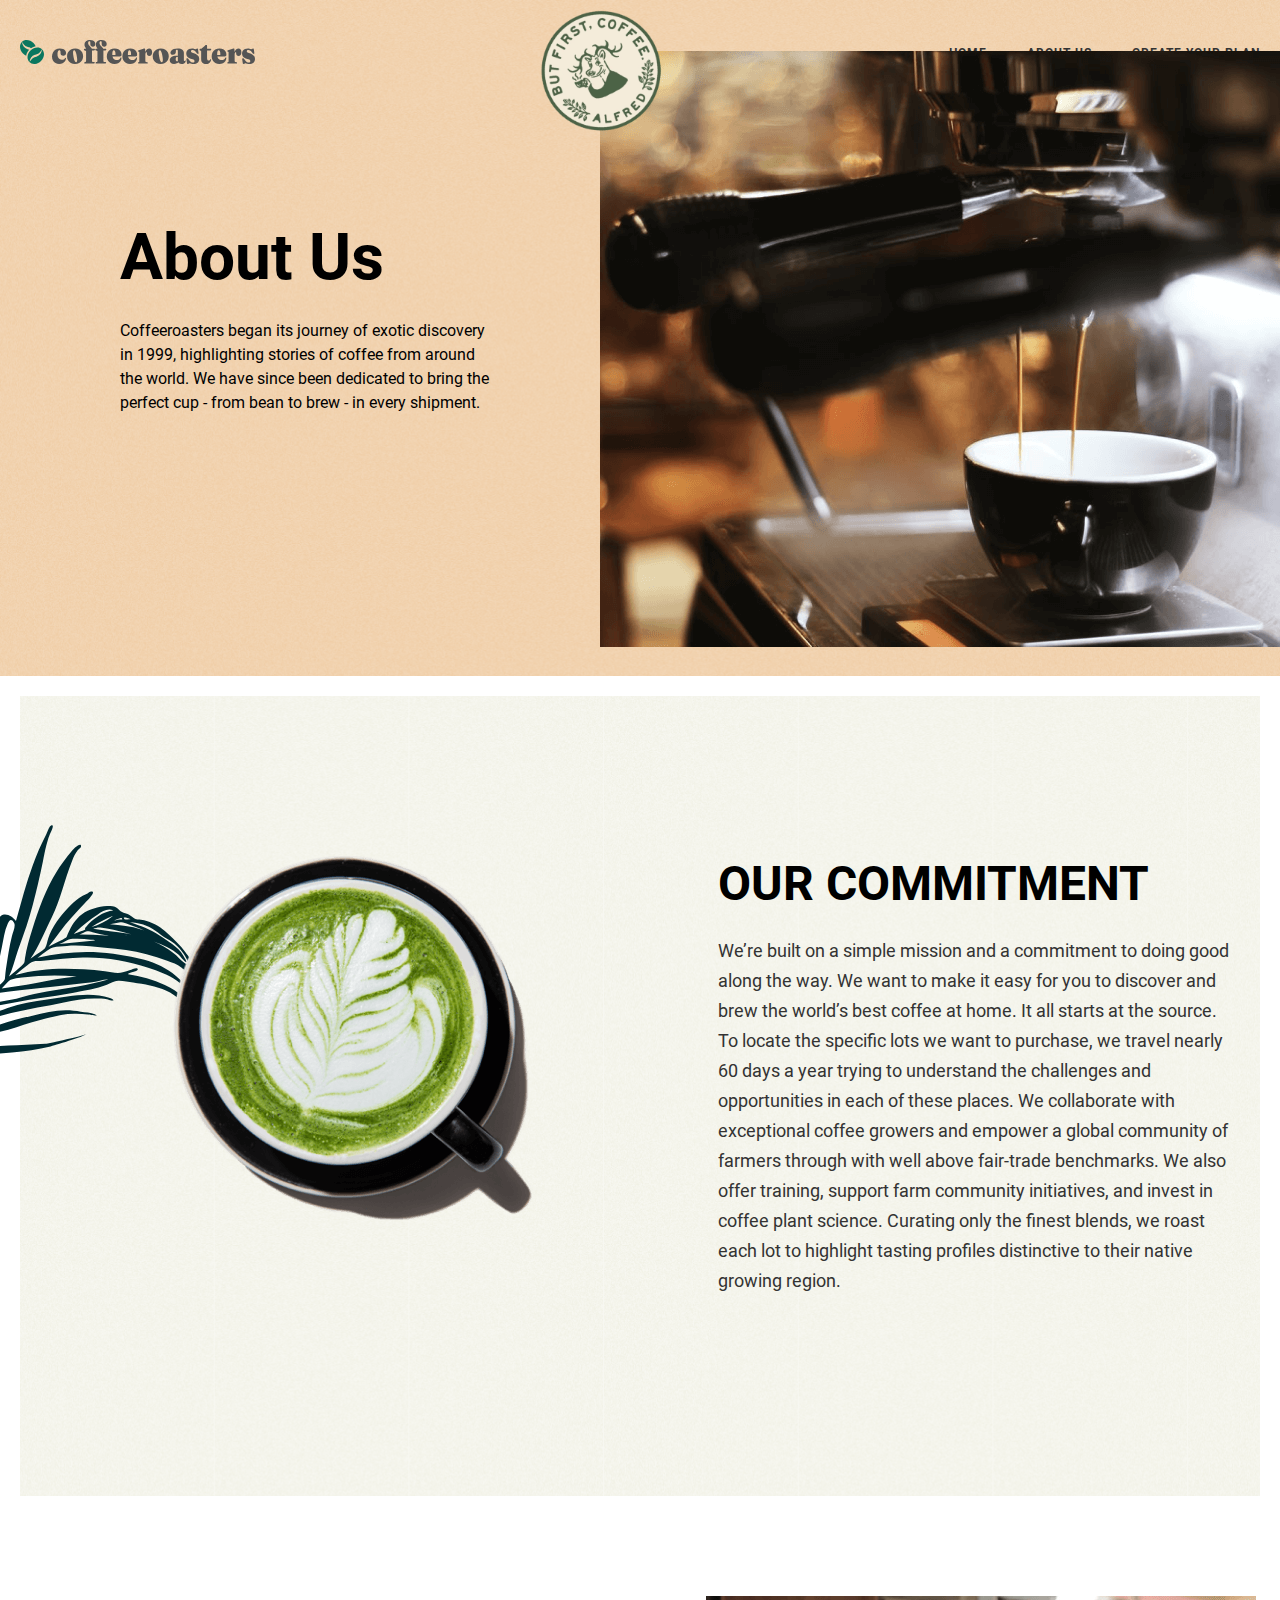
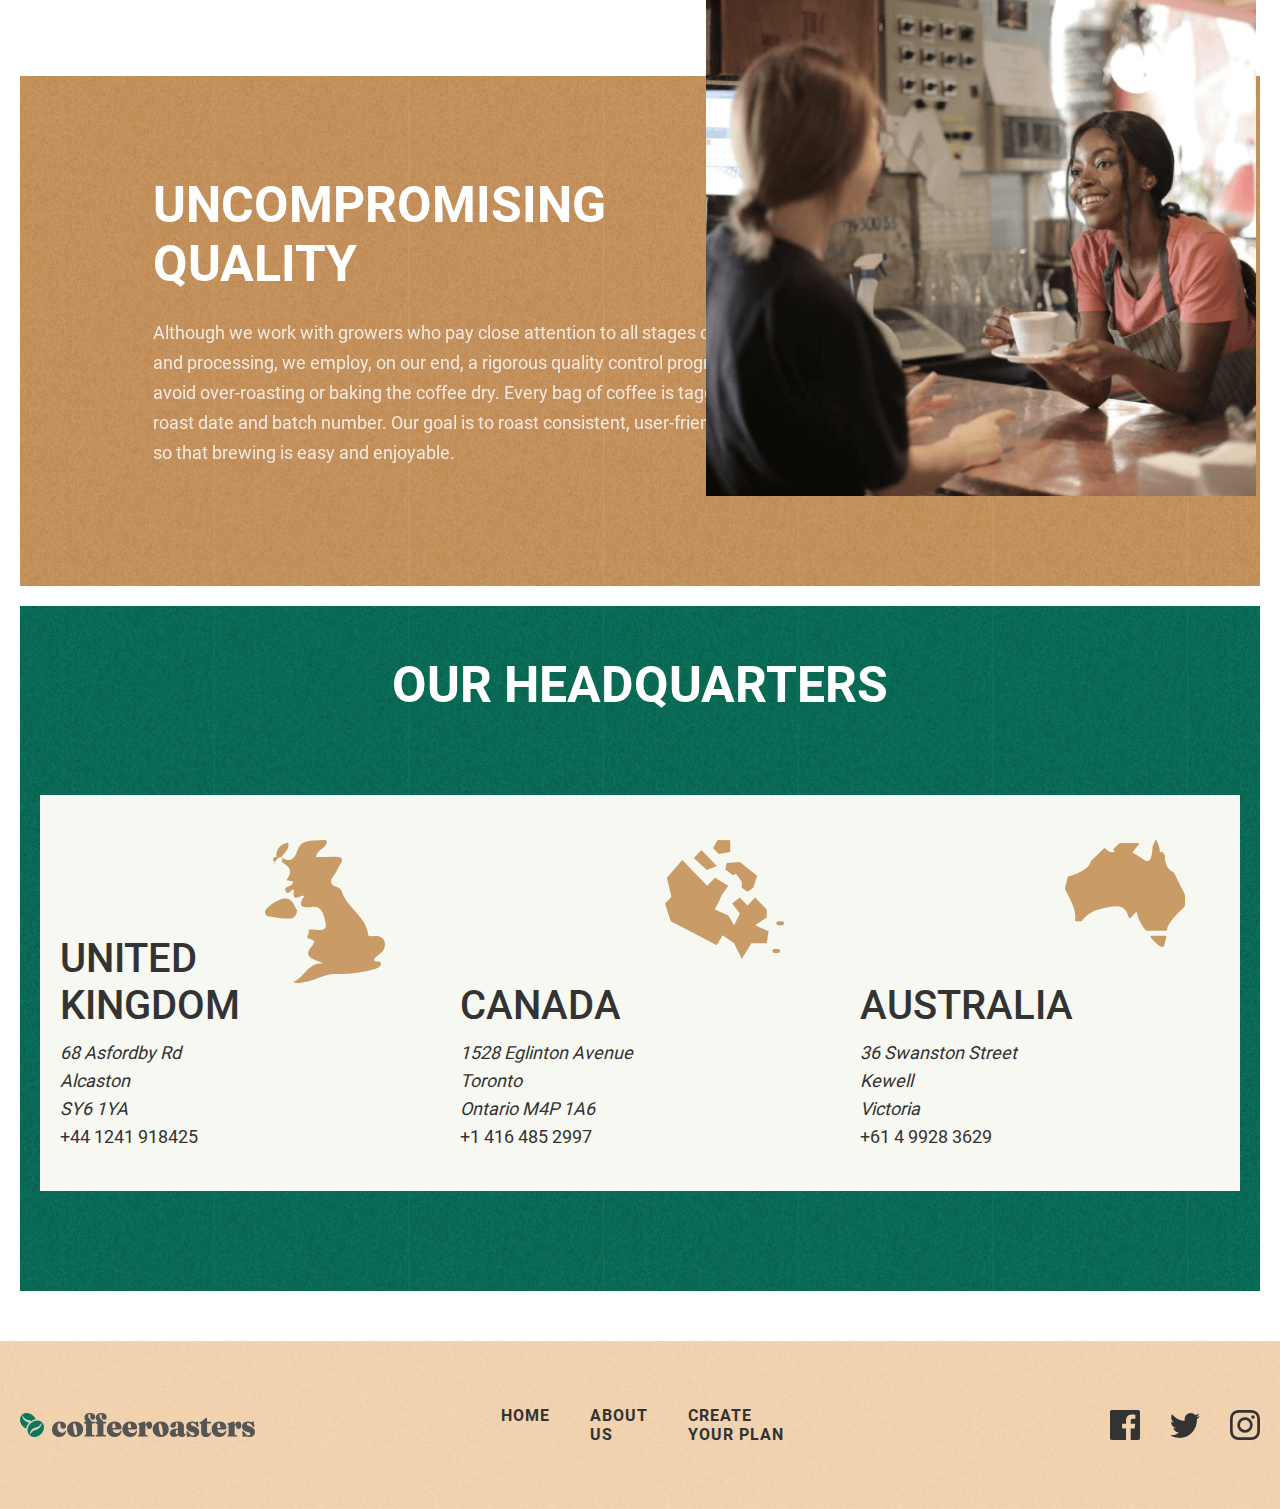
==== commit b16ed38a: "Add bg-images" ====
--- a/about.html
+++ b/about.html
@@ -7,7 +7,8 @@
     <meta name="viewport" content="width=device-width, initial-scale=1.0">
     <title>About Us</title>
 
-    <link rel="stylesheet" href="css/main.css">
+    <link rel="stylesheet" href="css/main.min.css">
+    <!-- <link rel="stylesheet" href="css/main.css"> -->
 </head>
 
 <body>
@@ -253,36 +254,6 @@
         </div>
     </footer>
 
-    <div class="modal">
-
-        <div class="modal-window">
-          <h3 class="modal-title">
-            order Summary
-          </h3>
-    
-          <div class="modal-content-box">
-            <p class="modal-text">
-                “I drink my coffee as <strong class="modal-strong">Filter</strong> , with a <strong class="modal-strong">Decaf</strong>  type of bean. <strong class="modal-strong">250g</strong>  ground ala <strong class="modal-strong">Cafetiére</strong> , sent to me <strong class="modal-strong">Every Week</strong>".
-              </p>
-        
-              <p class="modal-bottom-text">
-                Is this correct? You can proceed to checkout or go back to plan selection if something is off. Subscription discount codes can also be redeemed at the checkout. 
-              </p>
-        
-              <div class="modal-bottom-box">
-                <strong class="price">$14.00/ mo</strong>
-
-                <button class="modal-button js-close-modal" type="button">Checkout</button>
-              </div>
-        
-              
-            </div>
-          </div>
-          
-    
-      </div>
-
-    <script src="js/main.js"></script>
 </body>
 
 </html>--- a/css/main.min.css
+++ b/css/main.min.css
@@ -0,0 +1,3 @@
+/*! normalize.css v8.0.1 | MIT License | github.com/necolas/normalize.css */button,hr,input{overflow:visible}progress,sub,sup{vertical-align:baseline}[type=checkbox],[type=radio],legend{box-sizing:border-box;padding:0}html{line-height:1.15;-webkit-text-size-adjust:100%}body{margin:0}details,main{display:block}h1{font-size:2em;margin:.67em 0}hr{box-sizing:content-box;height:0}code,kbd,pre,samp{font-family:monospace,monospace;font-size:1em}a{background-color:transparent}abbr[title]{border-bottom:none;text-decoration:underline;text-decoration:underline dotted}b,strong{font-weight:bolder}small{font-size:80%}sub,sup{font-size:75%;line-height:0;position:relative}sub{bottom:-.25em}sup{top:-.5em}img{border-style:none}button,input,optgroup,select,textarea{font-family:inherit;font-size:100%;line-height:1.15;margin:0}button,select{text-transform:none}[type=button],[type=reset],[type=submit],button{-webkit-appearance:button}[type=button]::-moz-focus-inner,[type=reset]::-moz-focus-inner,[type=submit]::-moz-focus-inner,button::-moz-focus-inner{border-style:none;padding:0}[type=button]:-moz-focusring,[type=reset]:-moz-focusring,[type=submit]:-moz-focusring,button:-moz-focusring{outline:ButtonText dotted 1px}fieldset{padding:.35em .75em .625em}legend{color:inherit;display:table;max-width:100%;white-space:normal}textarea{overflow:auto}[type=number]::-webkit-inner-spin-button,[type=number]::-webkit-outer-spin-button{height:auto}[type=search]{-webkit-appearance:textfield;outline-offset:-2px}[type=search]::-webkit-search-decoration{-webkit-appearance:none}::-webkit-file-upload-button{-webkit-appearance:button;font:inherit}summary{display:list-item}[hidden],template{display:none}
+
+.even-img,body,p{margin:0}.hero-title,.nav-link{font-weight:var(--font-weight)}.collection-box,.hero-img-box,.hero-img-box::before,.site-header{background-repeat:no-repeat}.collection-title,.hero-link,.item-title,.nav-link{text-transform:uppercase}.choose-box,.collection-box{background-position:center;background-size:cover}:root{--main-text-color:#000;--main-font-weight-middle:500;--font-weight:700;--white-color:#fff}@font-face{font-family:Roboto;font-style:normal;font-weight:400;src:url("../fonts/roboto-v30-latin-regular.woff2") format("woff2"),url("../fonts/roboto-v30-latin-regular.woff") format("woff")}@font-face{font-family:Roboto;font-style:normal;font-weight:500;src:url("../fonts/roboto-v30-latin-500.woff2") format("woff2"),url("../fonts/roboto-v30-latin-500.woff") format("woff")}@font-face{font-family:Roboto;font-style:normal;font-weight:700;src:url("../fonts/roboto-v30-latin-700.woff2") format("woff2"),url("../fonts/roboto-v30-latin-700.woff") format("woff")}*{-webkit-box-sizing:border-box;box-sizing:border-box}body{font-family:Roboto,Arial,sans-serif;font-weight:400;overflow-x:hidden}.drink-top-list,ul{margin:0;padding-left:0;list-style:none}a{display:inline-block;text-decoration:none}.visually-hidden{position:absolute;width:1px;height:1px;margin:-1px;padding:0;border:0;white-space:nowrap;-webkit-clip-path:inset(100%);clip-path:inset(100%);clip:rect(0 0 0 0);overflow:hidden}.hero,.site-header{width:100%;background-size:cover}.container{max-width:1380px;margin:0 auto;padding:0 20px}.site-header{padding-top:40px;padding-bottom:40px;background-image:url("../images/footer-bg.svg")}.header-box,.modal-bottom-box{display:-webkit-box;display:-ms-flexbox;display:flex;-webkit-box-align:center;-ms-flex-align:center;align-items:center;-webkit-box-pack:justify;-ms-flex-pack:justify;justify-content:space-between}.modal-show,.site-logo,.social-icons,span{display:block}.hero-box,.nav-list,.quality-info-box{display:-webkit-box;display:-ms-flexbox}.nav-list{display:flex}.nav-item:not(:last-child){margin-right:40px}.nav-link{font-size:12px;line-height:14px;letter-spacing:1px;color:#333;border:none;background-color:transparent;cursor:pointer}.hero-text,.hero-title{color:var(--main-text-color)}.hero-link,.modal-button{letter-spacing:1px;border-radius:100px}.hero{padding-top:116px;padding-bottom:249px;background-image:url("../images/hero-bg.svg")}.hero-box,.quality-info-box{position:relative;display:flex}.choose-list,.collection-item{display:-webkit-box;display:-ms-flexbox}.hero-info{width:464px;margin-left:100px}.hero-title{margin-top:0;margin-bottom:24px;font-size:64px;line-height:75px}.hero-text{margin-bottom:34px;font-size:16px;line-height:24px}.hero-link{padding:16px 24px;font-weight:var(--main-font-weight-middle);font-size:16px;line-height:19px;text-align:center;color:var(--white-color);background-color:#0a775f}.hero-img-box{position:absolute;right:-4%;bottom:-75%;width:710px;height:696px;background-image:url("../images/hero-box-bg.png");background-size:contain}.hero-img-box::before{position:relative;top:-10%;left:-11%;display:block;width:160px;height:160px;content:"";background-image:url("../images/hero-box-before.png");background-size:contain}.collection-box{margin:20px;padding:50px 0;background-image:url("../images/collection-bg.svg")}.collection-title{margin-top:0;margin-bottom:80px;font-weight:var(--font-weight);font-size:50px;line-height:59px;text-align:center;color:var(--main-text-color)}.collection-list{width:1114px;margin:0 auto}.gran-box,.item-img{margin-right:117px}.collection-item{position:relative;display:flex;-webkit-box-align:center;-ms-flex-align:center;align-items:center}.collection-item:first-child::before{position:absolute;top:-29%;left:-23%;width:402px;height:300px;background-image:url("../images/leap.svg");background-size:contain;background-repeat:no-repeat;content:""}.collection-item:last-child::before,.collection-item:nth-child(2)::before{position:absolute;width:392px;height:477px;content:"";background-repeat:no-repeat}.collection-item:nth-child(2)::before{top:45%;right:-32%;background-image:url("../images/leap-middlle.svg");background-size:cover}.collection-item:last-child::before{bottom:-3%;left:-33%;background-image:url("../images/leap-bottom.svg");background-size:contain}.collection-item:nth-child(2n){-webkit-box-orient:horizontal;-webkit-box-direction:reverse;-ms-flex-direction:row-reverse;flex-direction:row-reverse}.item-box{width:410px}.gran-box,.picollo-box{width:390px}.planalto-box{width:410px;margin-right:97px}.item-title{margin-top:0;margin-bottom:10px;font-weight:var(--main-font-weight-middle);font-size:48px;line-height:56px;color:#333}.item-text{margin:0;font-size:22px;line-height:34px;color:#333}.choose-box{position:relative;z-index:1;margin:20px 20px 289px;padding-top:50px;padding-bottom:500px;background-image:url("../images/choose-bg.svg");background-repeat:no-repeat}.choose-info-box{width:581px;margin:0 auto;text-align:center}.choose-img,.choose-item{width:433px}.choose-title{margin-top:0;margin-bottom:10px;font-weight:var(--font-weight);font-size:50px;line-height:59px;color:var(--white-color);text-transform:uppercase}.choose-heading,.works-item-title{font-weight:var(--main-font-weight-middle);margin-top:0;text-transform:uppercase}.choose-text{margin:0;font-size:16px;line-height:28px;color:var(--white-color);opacity:.8}.choose-list{position:absolute;top:40%;-webkit-transform:translateX(-8px);-ms-transform:translateX(-8px);transform:translateX(-8px);z-index:2;display:flex}.choose-item:first-child,.commitment-img,.drink,.works-list{position:relative}.choose-item:first-child::before{position:absolute;top:-8%;left:-12%;width:140px;height:144px;content:"";background-image:url("../images/best-before.svg");background-size:contain;background-repeat:no-repeat}.choose-item:not(:last-child),.create-item{margin-right:20px}.choose-img{height:500px;margin-bottom:28px}.choose-item-box{width:377px}.free-box{width:334px}.choose-heading{margin-bottom:10px;font-size:30px;line-height:35px;color:#333}.choose-desc,.works-text{margin:0;font-size:18px;line-height:28px;color:#333}.works-box{margin-right:20px;margin-left:20px;margin-bottom:50px;padding:50px 0;background-image:url("../images/lines.svg"),url("../images/works-bg.svg");background-size:966px 60px,cover;background-repeat:no-repeat;background-position:calc(50% - 187px) calc(50% - 193px),center}.works-title{margin-top:0;margin-bottom:160px;text-align:center}.works-img{width:966px;height:60px;margin-bottom:20px}.works-list{display:-webkit-box;display:-ms-flexbox;display:flex;-webkit-box-pack:justify;-ms-flex-pack:justify;justify-content:space-between;margin-bottom:60px}.works-list::after,.works-list::before{position:absolute;top:-59%;right:3%;width:192px;height:140px;background-image:url("../images/but-first.svg");background-size:cover;background-repeat:no-repeat;content:""}.commitment-info-box::before,.quarters-item::before,summary::after{background-size:contain;background-repeat:no-repeat;content:""}.works-item{padding:20px 20px 40px;width:433px;background-color:#f8f8f2}.number{display:block;margin-bottom:45px;font-size:64px;line-height:75px;color:#333;opacity:.8;text-align:end}.footer-box,.works-link-box{display:-webkit-box;display:-ms-flexbox}.works-item-title{margin-bottom:10px;font-size:40px;line-height:47px;color:#333}.works-link-box{display:flex;-webkit-box-pack:center;-ms-flex-pack:center;justify-content:center}.works-link{background-color:#c99b67}.site-footer{padding:65px 0;background-image:url("../images/footer-bg.svg");background-size:cover;background-repeat:no-repeat}.footer-box{display:flex;-webkit-box-align:center;-ms-flex-align:center;align-items:center}.commitment-info-box,.social-box{display:-webkit-box;display:-ms-flexbox}.foote-logo{margin-right:246px}.footer-list{margin-right:322px}.foote-link{font-size:16px;line-height:19px}.social-box{display:flex;-webkit-box-pack:justify;-ms-flex-pack:justify;justify-content:space-between;-webkit-box-align:center;-ms-flex-align:center;align-items:center}.facebook-link,.twitter-link{margin-right:30px}.about-hero{padding-bottom:261px}.about-hero-info{width:372px}.about-hero-text{margin-bottom:0}.about-hero-img-box{bottom:-119%;height:596px;background-image:url("../images/about-hero-img.png")}.commitment-box{padding-top:160px;padding-bottom:200px}.commitment-info-box{position:relative;z-index:2;display:flex}.commitment-info-box::before{position:absolute;top:-7%;left:-11%;z-index:4;width:402px;height:300px;background-image:url("../images/leap.svg")}.commitment-img{z-index:6;margin-left:133px;margin-right:185px}.commitment-info{width:626px}.commitment-title{margin-top:0;margin-bottom:24px;font-weight:var(--font-weight);font-size:48px;line-height:56px;text-transform:uppercase;color:var(--main-text-color)}.commitment-text,.quality-text{font-size:18px;line-height:30px}.commitment-text{margin:0;font-weight:400;color:#333}.quality,.quarters-item:first-child{padding-top:140px}.quality-box{margin:20px;padding-top:100px;padding-bottom:118px}.quarters-heading,.quarters-title{margin-top:0;text-transform:uppercase}.quality-info{margin-right:38px;margin-left:113px;width:639px}.quality-title{margin-bottom:24px}.quality-text{margin:0;color:#fff;opacity:.8}.quality-img{position:absolute;top:-180px;right:-16px}.quarters-box{margin-right:20px;margin-left:20px;margin-bottom:50px;padding-top:50px;padding-bottom:100px;background-image:url("../images/works-bg.svg");background-size:cover;background-repeat:no-repeat;background-position:center}.quarters-title{margin-bottom:80px;font-weight:700;font-size:50px;line-height:59px;text-align:center;color:#fff}.drink-info-box,.quarters-list,.radio-box{display:-webkit-box;display:-ms-flexbox;display:flex;-webkit-box-pack:justify;-ms-flex-pack:justify;justify-content:space-between}.quarters-item{position:relative;z-index:2;width:433px;padding:187px 0 40px 20px;background-color:#f8f8f2}.quarters-item::before{position:absolute;top:45px;right:55px;z-index:4;width:120px;height:143px;background-image:url("../images/uk.svg")}.quarters-item:nth-child(2)::before{height:120px;background-image:url("../images/canada.svg")}.quarters-item:nth-child(3)::before{height:107px;background-image:url("../images/australia.svg")}.quarters-heading{margin-bottom:10px;font-weight:500;font-size:40px;line-height:47px;color:#333}.about-number,.address-link{display:inline-block;font-size:18px;line-height:28px;color:#333}.quarters-item-box{width:178px}.about-number{margin:0;text-align:left}.modal{display:none;position:fixed;top:0;left:0;z-index:10;width:100%;height:100%;background-color:#00000066}.modal-show{display:block;}.modal-window{width:561px;margin-top:90px;margin-right:auto;margin-left:auto;-webkit-animation-name:slidedown;animation-name:slidedown;-webkit-animation-duration:1s;animation-duration:1s;-webkit-animation-iteration-count:1;animation-iteration-count:1}@-webkit-keyframes slidedown{from{-webkit-transform:translateY(-1000px);transform:translateY(-1000px)}to{-webkit-transform:translateY(0);transform:translateY(0)}}@keyframes slidedown{from{-webkit-transform:translateY(-1000px);transform:translateY(-1000px)}to{-webkit-transform:translateY(0);transform:translateY(0)}}.modal-title{margin:0;padding:19px 0 19px 30px;background-color:#c99b67;font-weight:var(--font-weight);font-size:44px;line-height:52px;text-transform:uppercase;color:var(--white-color)}.modal-strong,.modal-text{font-size:24px;line-height:34px}.modal-content-box{padding:50px 30px;background-color:var(--white-color)}.form-input:checked~.radio-info-box,.modal-button{background-color:#0a775f}.modal-text{margin-top:0;margin-bottom:10px;font-weight:var(--main-font-weight-middle);color:var(--main-text-color)}.modal-strong{font-weight:500;color:#0a775f}.modal-bottom-text{margin-top:0;margin-bottom:50px;font-size:18px;line-height:26px;color:#333;opacity:.8}.price{font-weight:var(--main-font-weight-middle);font-size:24px;line-height:28px;color:var(--main-text-color)}.modal-button{padding:16px 24px;font-weight:500;font-size:20px;line-height:23px;color:var(--white-color);border:none;cursor:pointer}.create-hero{padding-bottom:285px}.createplan-hero-img-box{bottom:-146%;background-image:url("../images/create-hero-bg.png")}.create-box{margin-top:20px;margin-bottom:20px}.drink-box{margin-top:0;margin-bottom:50px}.create-item::after,.create-list::after,.create-list::before{background-image:none}.create-list{-webkit-box-pack:justify;-ms-flex-pack:justify;justify-content:space-between}.drink-top-item{margin-bottom:35px}.drink-top-link{font-weight:500;font-size:28px;line-height:33px;text-transform:uppercase;color:#555}.about-work-box{padding-top:160px;background-position:calc(50% - 179px) calc(50% - 223px),center}summary{margin-bottom:20px;list-style:none;display:-webkit-box;display:-ms-flexbox;display:flex;-webkit-box-align:center;-ms-flex-align:center;align-items:center}summary::after{width:40px;height:40px;margin-left:40px;background-image:url("../images/arrow-down.svg")}.drink-summary{font-weight:700;font-size:35px;line-height:47px;text-transform:uppercase;color:#000}.radio-info-box{width:208px;display:inline-block;padding:30px 12px 56px 16px;background-color:hsl(167,84%,25%,.2)}.capsule-info-box,.wholebean-info-box{padding-bottom:80px}.form-input:checked~.radio-info-box .radio-text,.form-input:checked~.radio-info-box .radio-title{color:#fff}.radio-title{margin-bottom:10px;font-weight:var(--main-font-weight-middle);font-size:24px;line-height:28px;text-transform:uppercase;color:#333}.radio-text{font-size:18px;line-height:24px;color:#333}.drink-form{margin-right:111px;width:660px}.form-details{margin-bottom:60px}.form-details:last-child{margin-bottom:100px}.form-bottom-box{width:660px;margin-bottom:20px;padding:40px 22px 40px 20px;background-color:#c99b67}.form-bottom-box-title{margin-top:0;margin-bottom:14px;font-size:16px;line-height:19px;text-transform:uppercase;color:#fff}.form-bottom-box-strong,.form-bottom-box-text{font-weight:500;font-size:24px;line-height:34px}.form-bottom-box-text{margin:0;color:#fff}.form-bottom-box-strong{color:#333}.form-link{width:201px;margin-left:459px;border:none}--- a/css/main.css
+++ b/css/main.css
@@ -724,12 +724,13 @@
 
 .quarters-item:nth-child(2)::before{
     height: 120px;
-    background-image: url("../images/australia.svg");
+    background-image: url("../images/canada.svg");
+    
 }
 
 .quarters-item:nth-child(3)::before{
     height: 107px;
-    background-image: url("../images/canada.svg");
+    background-image: url("../images/australia.svg");
 }
 
 .quarters-heading{
@@ -778,6 +779,8 @@
 .modal-show{
     display: block;
 }
+
+.modal-show{display:block;}
 
 .modal-window{
     width: 561px;
@@ -891,6 +894,9 @@
     margin-top: 0;
     margin-bottom: 50px;
 }
+.drink{
+    position: relative;
+}
 
 .create-list::before{
     background-image: none;
@@ -900,34 +906,60 @@
     background-image: none;
 }
 
+.create-list{
+    justify-content: space-between;
+}
+
+.create-item{
+    margin-right: 20px;
+}
+
 .create-item::after{
     background-image: none;
 }
 
 .drink-top-list{
+    /* position: relative; */
     margin: 0;
     padding-left: 0;
     list-style: none;
 }
 
+/* .drink::before{
+    content: "";
+    width: 100%;
+    height: 100%;   
+    position: absolute;
+    z-index: 5;
+    background-image: url("../images/leap.svg"), 
+    url("../images/leap-middlle.svg"), 
+    url("../images/leap-bottom.svg");
+    background-repeat: no-repeat;
+    background-size: 402px 300px, 392px 477px, 316px 269px;
+    background-position: calc(50% - 720px) calc(50% - 126px),
+     calc(50% + 784px) calc(50% - 630px),
+     calc(50% - 790px) calc(50% + 560px);
+} */
+
 .drink-top-item{
     margin-bottom: 35px;
 }
 
+.drink-form{
+    margin-right: 111px;
+}
+
 .drink-top-link{
     font-weight: 500;
-font-size: 28px;
-line-height: 33px;
-/* identical to box height */
-
-font-variant: small-caps;
-
-color: #555555;
+    font-size: 28px;
+    line-height: 33px;
+    text-transform: uppercase;
+    color: #555555;
 }
 
 .about-work-box{
     padding-top: 160px;
-    background-position: calc(50% - 187px) calc(50% - 264px), center;
+    background-position: calc(50% - 179px) calc(50% - 223px), center;
 }
 
 .drink-info-box{
@@ -973,7 +1005,7 @@
     width: 208px;
     display: inline-block;
     padding-top: 30px;
-    padding-right: 20px;
+    padding-right: 12px;
     padding-left: 16px;
     padding-bottom: 56px;
     background-color: hsl(167, 84%, 25%, 0.2);
@@ -984,7 +1016,6 @@
 }
 
 .form-input:checked ~ .radio-info-box{
-   
     background-color: #0A775F;
 }
 
@@ -994,6 +1025,10 @@
 
 .form-input:checked ~ .radio-info-box .radio-text{
     color: #fff;
+}
+
+.wholebean-info-box{
+    padding-bottom: 80px;
 }
 
 .radio-title{
@@ -1049,12 +1084,9 @@
 
 .form-bottom-box-strong{
     font-weight: 500;
-font-size: 24px;
-line-height: 34px;
-/* identical to box height, or 142% */
-
-
-color: #333333;
+    font-size: 24px;
+    line-height: 34px;
+    color: #333333;
 }
 
 .form-link{
